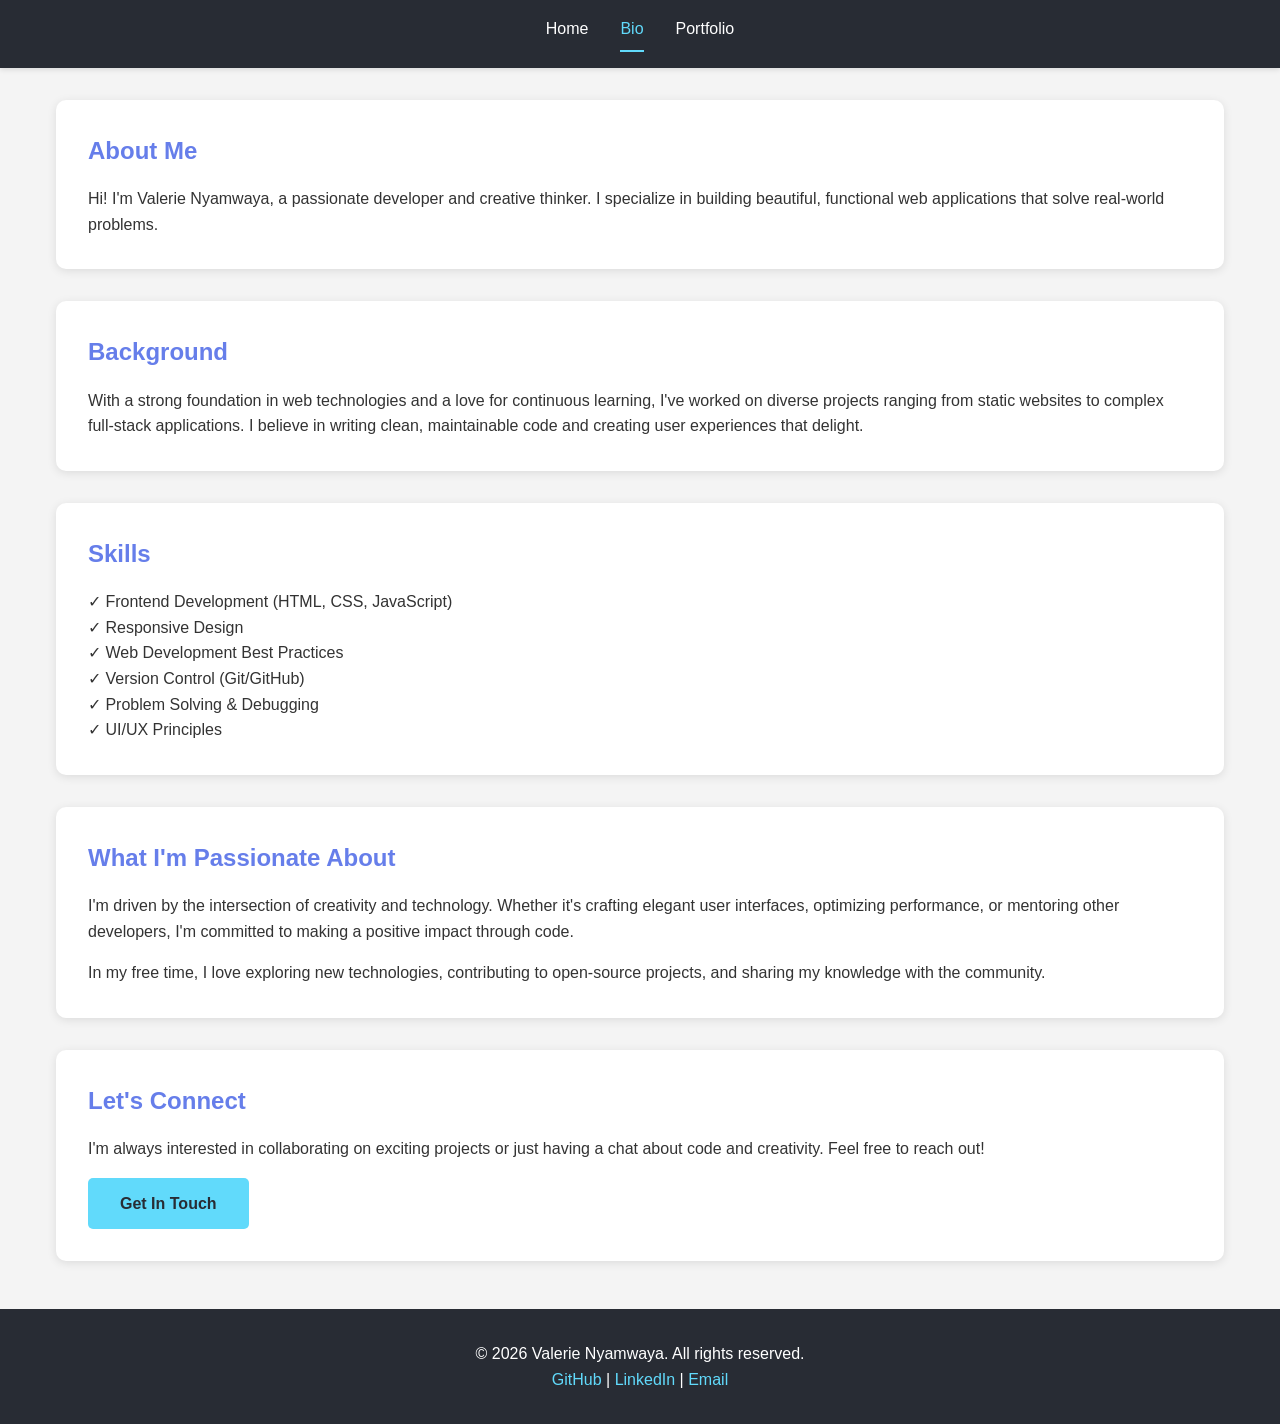
==== bio.html @ 95893f5d "Create bio page" ====
<!DOCTYPE html>
<html lang="en">
<head>
  <meta charset="UTF-8">
  <meta name="viewport" content="width=device-width, initial-scale=1.0">
  <title>Valerie Nyamwaya - Bio</title>
  <link rel="stylesheet" href="css/style.css">
</head>
<body>
  <header>
    <nav>
      <a href="index.html">Home</a>
      <a href="bio.html" class="active">Bio</a>
      <a href="portfolio.html">Portfolio</a>
    </nav>
  </header>

  <main>
    <section class="bio-section">
      <h2>About Me</h2>
      <p>
        Hi! I'm Valerie Nyamwaya, a passionate developer and creative thinker. I specialize in building beautiful, 
        functional web applications that solve real-world problems.
      </p>
    </section>

    <section class="bio-section">
      <h2>Background</h2>
      <p>
        With a strong foundation in web technologies and a love for continuous learning, I've worked on diverse projects 
        ranging from static websites to complex full-stack applications. I believe in writing clean, maintainable code and 
        creating user experiences that delight.
      </p>
    </section>

    <section class="bio-section">
      <h2>Skills</h2>
      <ul style="list-style: none; padding: 0;">
        <li>✓ Frontend Development (HTML, CSS, JavaScript)</li>
        <li>✓ Responsive Design</li>
        <li>✓ Web Development Best Practices</li>
        <li>✓ Version Control (Git/GitHub)</li>
        <li>✓ Problem Solving & Debugging</li>
        <li>✓ UI/UX Principles</li>
      </ul>
    </section>

    <section class="bio-section">
      <h2>What I'm Passionate About</h2>
      <p>
        I'm driven by the intersection of creativity and technology. Whether it's crafting elegant user interfaces, 
        optimizing performance, or mentoring other developers, I'm committed to making a positive impact through code.
      </p>
      <p style="margin-top: 1rem;">
        In my free time, I love exploring new technologies, contributing to open-source projects, and sharing my knowledge 
        with the community.
      </p>
    </section>

    <section class="bio-section">
      <h2>Let's Connect</h2>
      <p>
        I'm always interested in collaborating on exciting projects or just having a chat about code and creativity. 
        Feel free to reach out!
      </p>
      <p style="margin-top: 1rem;">
        <a href="mailto:your.email@example.com" class="cta-button">Get In Touch</a>
      </p>
    </section>
  </main>

  <footer>
    <p>&copy; 2026 Valerie Nyamwaya. All rights reserved.</p>
    <p>
      <a href="https://github.com/valerienyamwaya">GitHub</a> | 
      <a href="https://linkedin.com">LinkedIn</a> | 
      <a href="mailto:your.email@example.com">Email</a>
    </p>
  </footer>

  <script>
    // Set active nav link based on current page
    document.querySelectorAll('nav a').forEach(link => {
      if (link.href === window.location.href) {
        link.classList.add('active');
      }
    });
  </script>
</body>
</html>
---- css/style.css ----
/* General Styles */
* {
  margin: 0;
  padding: 0;
  box-sizing: border-box;
}

body {
  font-family: 'Segoe UI', Tahoma, Geneva, Verdana, sans-serif;
  line-height: 1.6;
  color: #333;
  background-color: #f4f4f4;
}

/* Header & Navigation */
header {
  background-color: #282c34;
  color: white;
  padding: 1rem 0;
  position: sticky;
  top: 0;
  box-shadow: 0 2px 5px rgba(0, 0, 0, 0.1);
}

nav {
  display: flex;
  justify-content: center;
  gap: 2rem;
  max-width: 1200px;
  margin: 0 auto;
  padding: 0 1rem;
}

nav a {
  color: white;
  text-decoration: none;
  font-weight: 500;
  transition: color 0.3s;
}

nav a:hover {
  color: #61dafb;
}

nav a.active {
  color: #61dafb;
  border-bottom: 2px solid #61dafb;
  padding-bottom: 0.5rem;
}

/* Main Content */
main {
  max-width: 1200px;
  margin: 2rem auto;
  padding: 0 1rem;
}

/* Home Page */
.hero {
  text-align: center;
  padding: 3rem 1rem;
  background: linear-gradient(135deg, #667eea 0%, #764ba2 100%);
  color: white;
  border-radius: 10px;
  margin-bottom: 2rem;
}

.hero h1 {
  font-size: 3rem;
  margin-bottom: 1rem;
}

.hero p {
  font-size: 1.2rem;
  margin-bottom: 2rem;
}

.cta-button {
  display: inline-block;
  background-color: #61dafb;
  color: #282c34;
  padding: 0.8rem 2rem;
  text-decoration: none;
  border-radius: 5px;
  font-weight: bold;
  transition: background-color 0.3s;
}

.cta-button:hover {
  background-color: #4a9db9;
}

/* Bio Page */
.bio-section {
  background: white;
  padding: 2rem;
  border-radius: 10px;
  margin-bottom: 2rem;
  box-shadow: 0 2px 10px rgba(0, 0, 0, 0.1);
}

.bio-section h2 {
  color: #667eea;
  margin-bottom: 1rem;
}

/* Portfolio Page */
.portfolio-grid {
  display: grid;
  grid-template-columns: repeat(auto-fit, minmax(300px, 1fr));
  gap: 2rem;
  margin-top: 2rem;
}

.portfolio-item {
  background: white;
  border-radius: 10px;
  overflow: hidden;
  box-shadow: 0 2px 10px rgba(0, 0, 0, 0.1);
  transition: transform 0.3s, box-shadow 0.3s;
}

.portfolio-item:hover {
  transform: translateY(-5px);
  box-shadow: 0 5px 20px rgba(0, 0, 0, 0.15);
}

.portfolio-item-image {
  width: 100%;
  height: 200px;
  background: linear-gradient(135deg, #667eea 0%, #764ba2 100%);
  display: flex;
  align-items: center;
  justify-content: center;
  color: white;
  font-size: 1.2rem;
}

.portfolio-item-content {
  padding: 1.5rem;
}

.portfolio-item h3 {
  color: #667eea;
  margin-bottom: 0.5rem;
}

.portfolio-item p {
  color: #666;
  margin-bottom: 1rem;
}

.portfolio-link {
  display: inline-block;
  color: #667eea;
  text-decoration: none;
  font-weight: bold;
  transition: color 0.3s;
}

.portfolio-link:hover {
  color: #764ba2;
}

/* Footer */
footer {
  background-color: #282c34;
  color: white;
  text-align: center;
  padding: 2rem 1rem;
  margin-top: 3rem;
}

footer a {
  color: #61dafb;
  text-decoration: none;
}

footer a:hover {
  text-decoration: underline;
}

/* Responsive Design */
@media (max-width: 768px) {
  nav {
    flex-direction: column;
    gap: 1rem;
    align-items: center;
  }

  .hero h1 {
    font-size: 2rem;
  }

  .portfolio-grid {
    grid-template-columns: 1fr;
  }
}
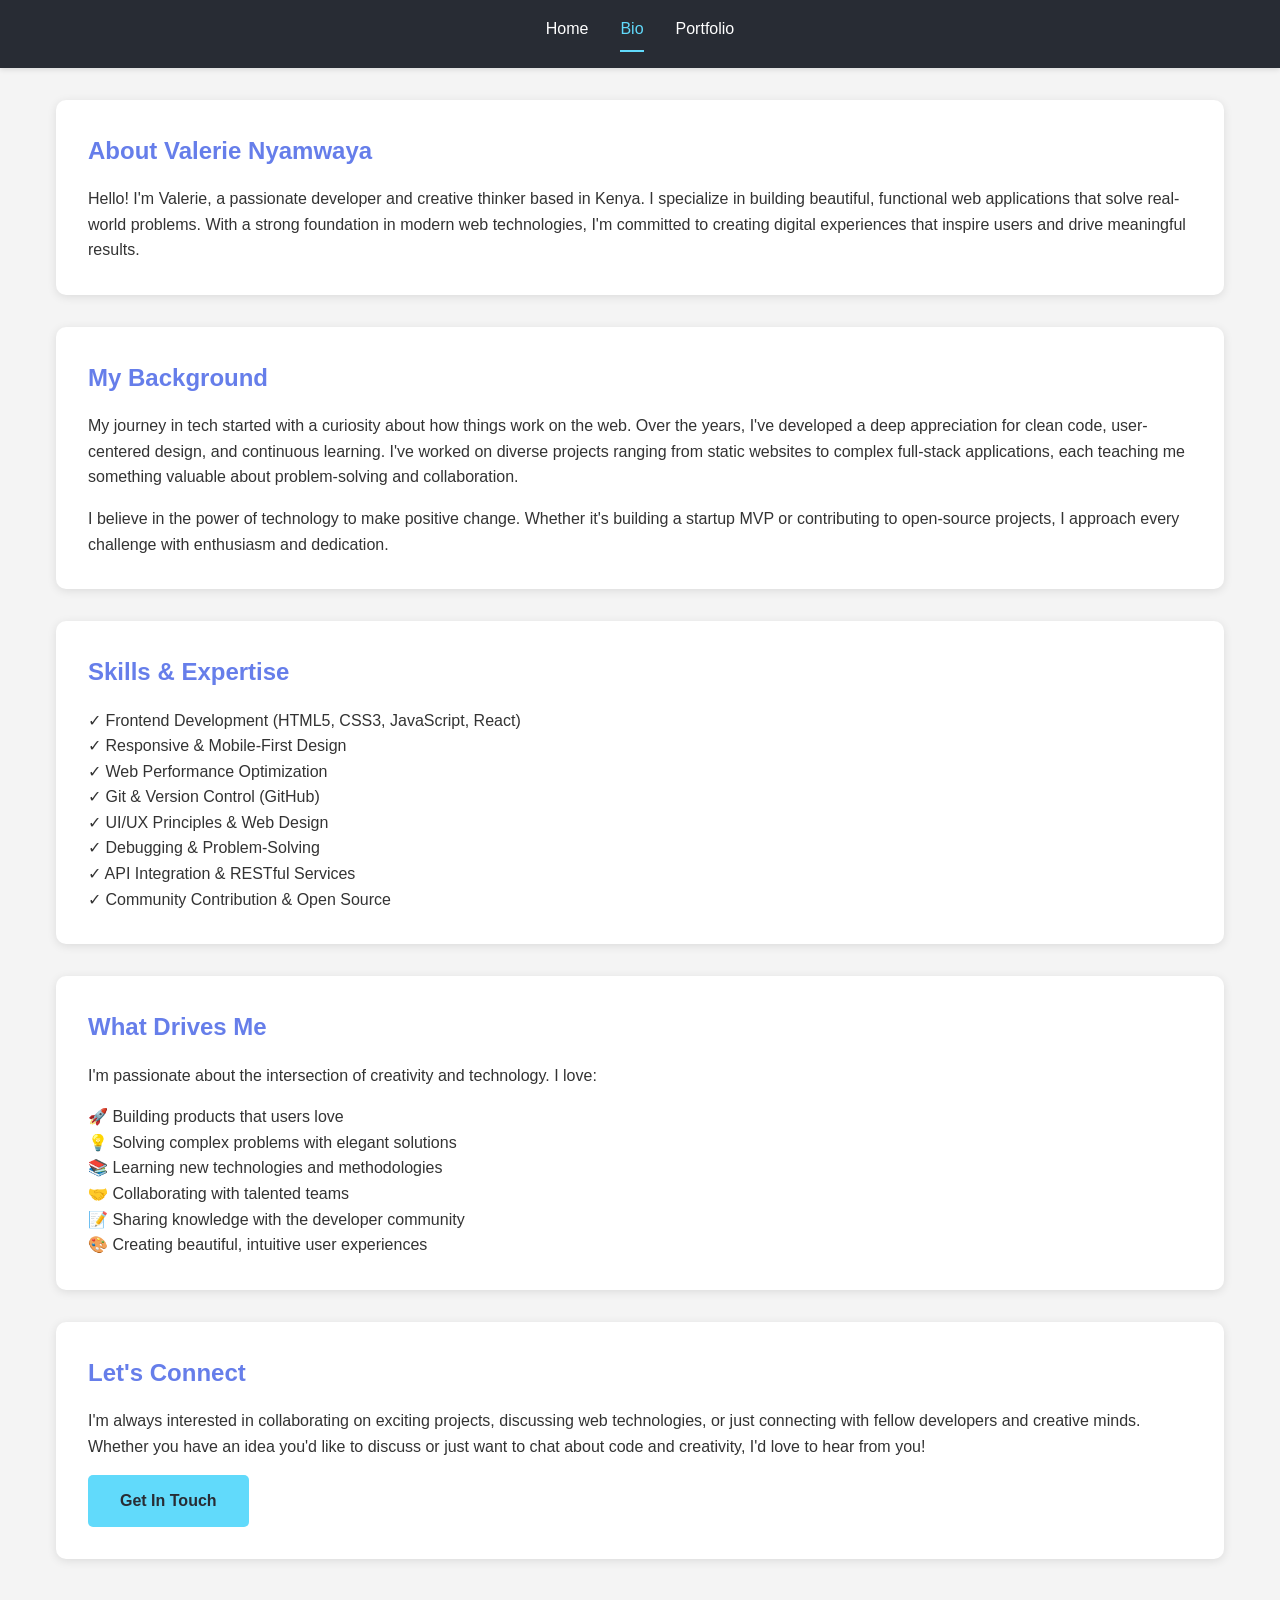
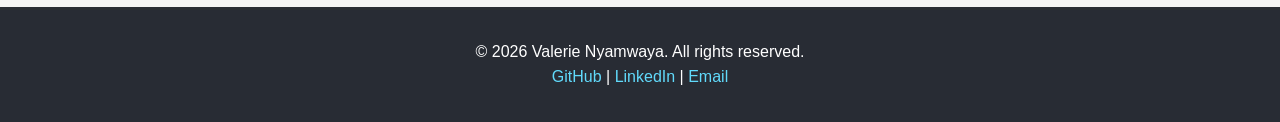
==== commit 9a9eae29: "Customize bio page with personal information" ====
--- a/bio.html
+++ b/bio.html
@@ -17,54 +17,66 @@
 
   <main>
     <section class="bio-section">
-      <h2>About Me</h2>
+      <h2>About Valerie Nyamwaya</h2>
       <p>
-        Hi! I'm Valerie Nyamwaya, a passionate developer and creative thinker. I specialize in building beautiful, 
-        functional web applications that solve real-world problems.
+        Hello! I'm Valerie, a passionate developer and creative thinker based in Kenya. I specialize in building beautiful, 
+        functional web applications that solve real-world problems. With a strong foundation in modern web technologies, 
+        I'm committed to creating digital experiences that inspire users and drive meaningful results.
       </p>
     </section>
 
     <section class="bio-section">
-      <h2>Background</h2>
+      <h2>My Background</h2>
       <p>
-        With a strong foundation in web technologies and a love for continuous learning, I've worked on diverse projects 
-        ranging from static websites to complex full-stack applications. I believe in writing clean, maintainable code and 
-        creating user experiences that delight.
+        My journey in tech started with a curiosity about how things work on the web. Over the years, I've developed a deep 
+        appreciation for clean code, user-centered design, and continuous learning. I've worked on diverse projects ranging 
+        from static websites to complex full-stack applications, each teaching me something valuable about problem-solving 
+        and collaboration.
+      </p>
+      <p style="margin-top: 1rem;">
+        I believe in the power of technology to make positive change. Whether it's building a startup MVP or contributing 
+        to open-source projects, I approach every challenge with enthusiasm and dedication.
       </p>
     </section>
 
     <section class="bio-section">
-      <h2>Skills</h2>
+      <h2>Skills & Expertise</h2>
       <ul style="list-style: none; padding: 0;">
-        <li>✓ Frontend Development (HTML, CSS, JavaScript)</li>
-        <li>✓ Responsive Design</li>
-        <li>✓ Web Development Best Practices</li>
-        <li>✓ Version Control (Git/GitHub)</li>
-        <li>✓ Problem Solving & Debugging</li>
-        <li>✓ UI/UX Principles</li>
+        <li>✓ Frontend Development (HTML5, CSS3, JavaScript, React)</li>
+        <li>✓ Responsive & Mobile-First Design</li>
+        <li>✓ Web Performance Optimization</li>
+        <li>✓ Git & Version Control (GitHub)</li>
+        <li>✓ UI/UX Principles & Web Design</li>
+        <li>✓ Debugging & Problem-Solving</li>
+        <li>✓ API Integration & RESTful Services</li>
+        <li>✓ Community Contribution & Open Source</li>
       </ul>
     </section>
 
     <section class="bio-section">
-      <h2>What I'm Passionate About</h2>
+      <h2>What Drives Me</h2>
       <p>
-        I'm driven by the intersection of creativity and technology. Whether it's crafting elegant user interfaces, 
-        optimizing performance, or mentoring other developers, I'm committed to making a positive impact through code.
+        I'm passionate about the intersection of creativity and technology. I love:
       </p>
-      <p style="margin-top: 1rem;">
-        In my free time, I love exploring new technologies, contributing to open-source projects, and sharing my knowledge 
-        with the community.
-      </p>
+      <ul style="list-style: none; padding: 0; margin-top: 1rem;">
+        <li>🚀 Building products that users love</li>
+        <li>💡 Solving complex problems with elegant solutions</li>
+        <li>📚 Learning new technologies and methodologies</li>
+        <li>🤝 Collaborating with talented teams</li>
+        <li>📝 Sharing knowledge with the developer community</li>
+        <li>🎨 Creating beautiful, intuitive user experiences</li>
+      </ul>
     </section>
 
     <section class="bio-section">
       <h2>Let's Connect</h2>
       <p>
-        I'm always interested in collaborating on exciting projects or just having a chat about code and creativity. 
-        Feel free to reach out!
+        I'm always interested in collaborating on exciting projects, discussing web technologies, or just connecting with 
+        fellow developers and creative minds. Whether you have an idea you'd like to discuss or just want to chat about code 
+        and creativity, I'd love to hear from you!
       </p>
       <p style="margin-top: 1rem;">
-        <a href="mailto:your.email@example.com" class="cta-button">Get In Touch</a>
+        <a href="mailto:vala.achie@gmail.com" class="cta-button">Get In Touch</a>
       </p>
     </section>
   </main>
@@ -72,9 +84,9 @@
   <footer>
     <p>&copy; 2026 Valerie Nyamwaya. All rights reserved.</p>
     <p>
-      <a href="https://github.com/valerienyamwaya">GitHub</a> | 
-      <a href="https://linkedin.com">LinkedIn</a> | 
-      <a href="mailto:your.email@example.com">Email</a>
+      <a href="https://github.com/valerienyamwaya" target="_blank">GitHub</a> | 
+      <a href="https://linkedin.com/in/valerienyamwaya" target="_blank">LinkedIn</a> | 
+      <a href="mailto:vala.achie@gmail.com">Email</a>
     </p>
   </footer>
 
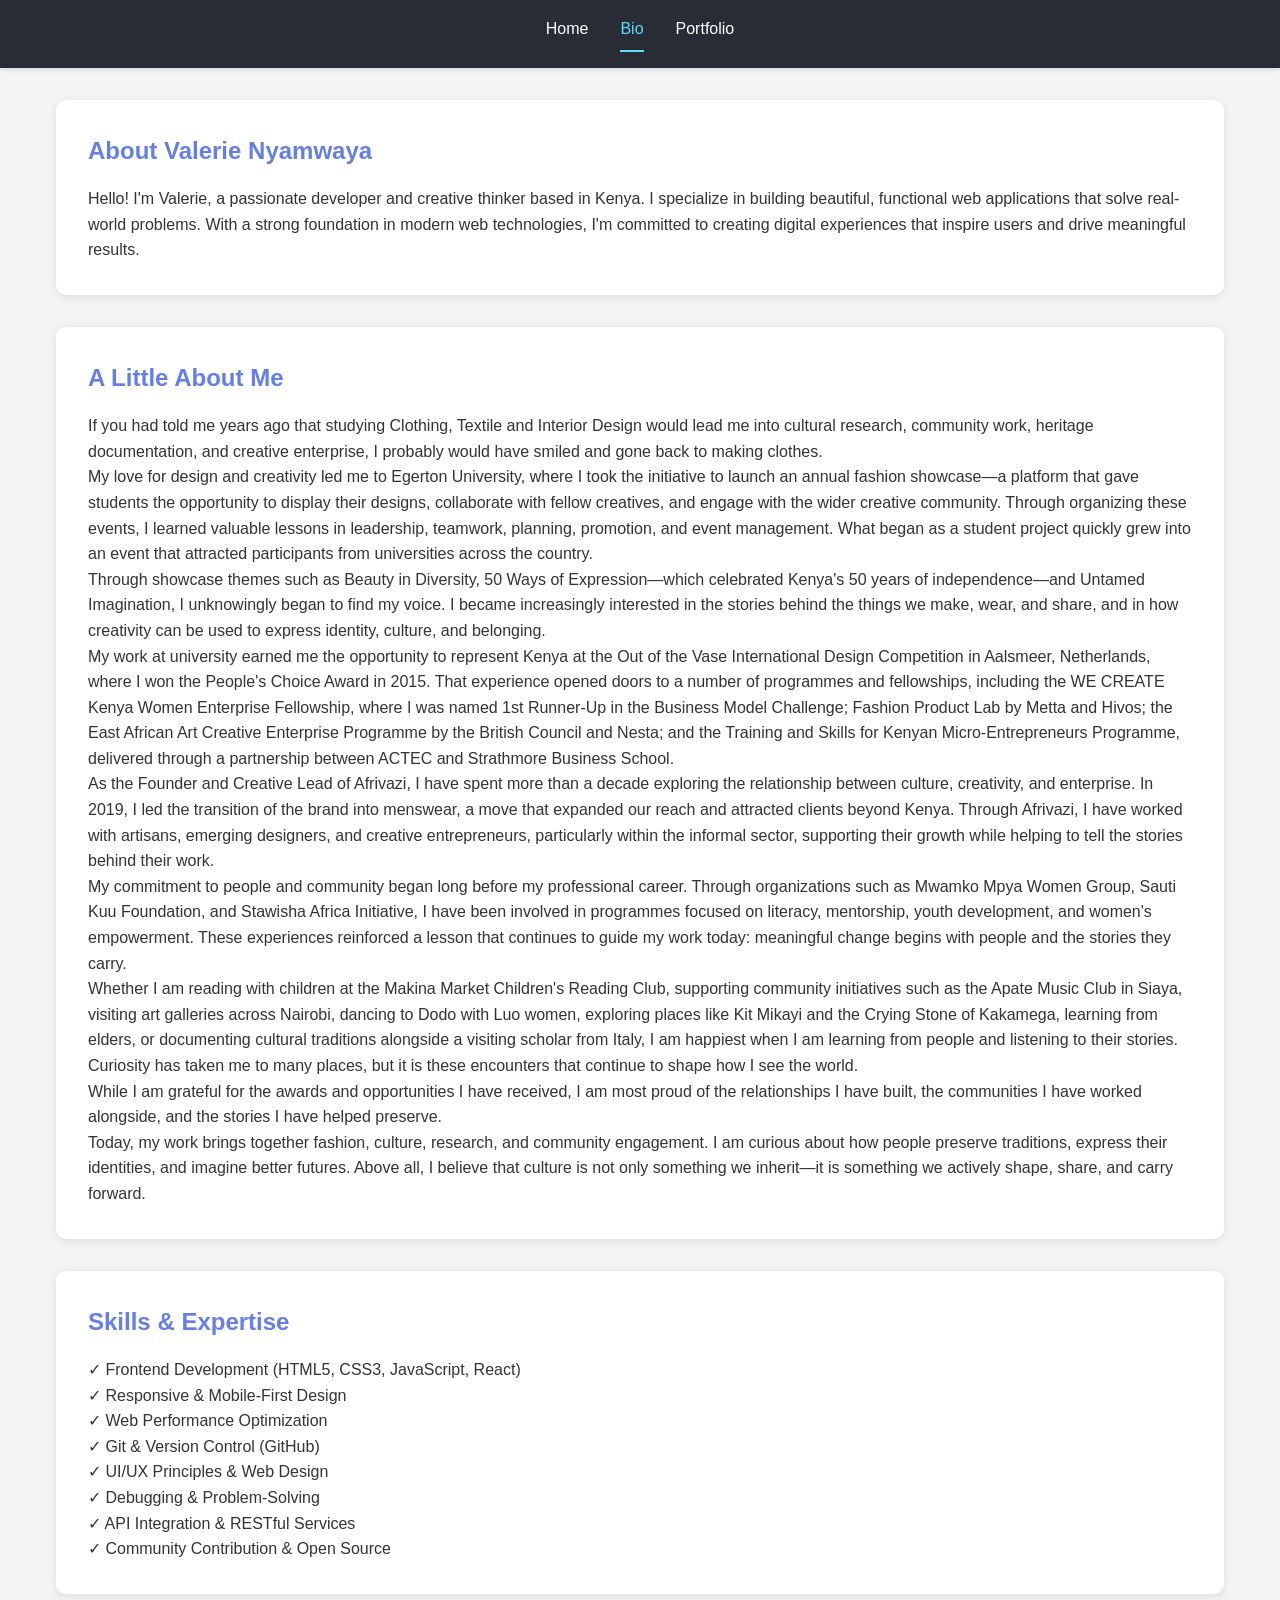
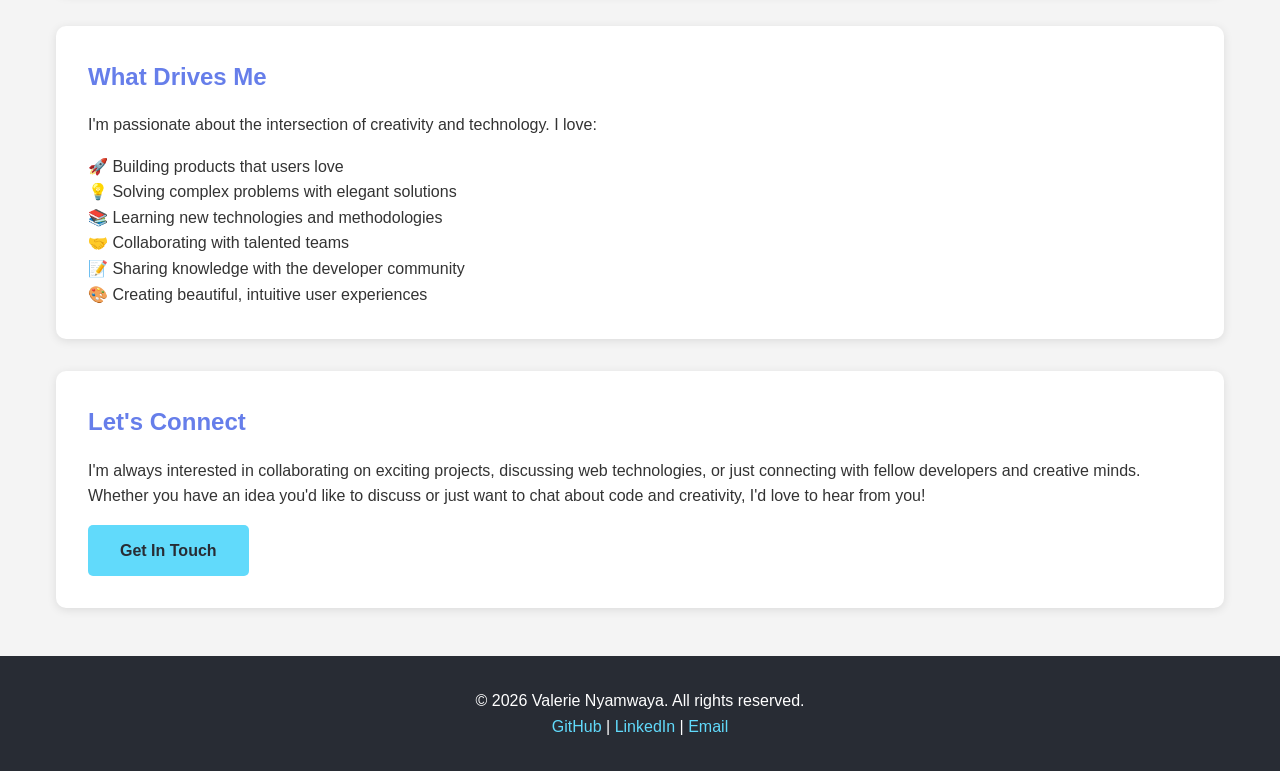
==== commit 3a589c4c: "Update background section with extended bio" ====
--- a/bio.html
+++ b/bio.html
@@ -26,16 +26,41 @@
     </section>
 
     <section class="bio-section">
-      <h2>My Background</h2>
+      <h2>A Little About Me</h2>
       <p>
-        My journey in tech started with a curiosity about how things work on the web. Over the years, I've developed a deep 
-        appreciation for clean code, user-centered design, and continuous learning. I've worked on diverse projects ranging 
-        from static websites to complex full-stack applications, each teaching me something valuable about problem-solving 
-        and collaboration.
+        If you had told me years ago that studying Clothing, Textile and Interior Design would lead me into cultural research, community work, heritage documentation, and creative enterprise, I probably would have smiled and gone back to making clothes.
       </p>
-      <p style="margin-top: 1rem;">
-        I believe in the power of technology to make positive change. Whether it's building a startup MVP or contributing 
-        to open-source projects, I approach every challenge with enthusiasm and dedication.
+
+      <p>
+        My love for design and creativity led me to Egerton University, where I took the initiative to launch an annual fashion showcase—a platform that gave students the opportunity to display their designs, collaborate with fellow creatives, and engage with the wider creative community. Through organizing these events, I learned valuable lessons in leadership, teamwork, planning, promotion, and event management. What began as a student project quickly grew into an event that attracted participants from universities across the country.
+      </p>
+
+      <p>
+        Through showcase themes such as Beauty in Diversity, 50 Ways of Expression—which celebrated Kenya's 50 years of independence—and Untamed Imagination, I unknowingly began to find my voice. I became increasingly interested in the stories behind the things we make, wear, and share, and in how creativity can be used to express identity, culture, and belonging.
+      </p>
+
+      <p>
+        My work at university earned me the opportunity to represent Kenya at the Out of the Vase International Design Competition in Aalsmeer, Netherlands, where I won the People's Choice Award in 2015. That experience opened doors to a number of programmes and fellowships, including the WE CREATE Kenya Women Enterprise Fellowship, where I was named 1st Runner-Up in the Business Model Challenge; Fashion Product Lab by Metta and Hivos; the East African Art Creative Enterprise Programme by the British Council and Nesta; and the Training and Skills for Kenyan Micro-Entrepreneurs Programme, delivered through a partnership between ACTEC and Strathmore Business School.
+      </p>
+
+      <p>
+        As the Founder and Creative Lead of Afrivazi, I have spent more than a decade exploring the relationship between culture, creativity, and enterprise. In 2019, I led the transition of the brand into menswear, a move that expanded our reach and attracted clients beyond Kenya. Through Afrivazi, I have worked with artisans, emerging designers, and creative entrepreneurs, particularly within the informal sector, supporting their growth while helping to tell the stories behind their work.
+      </p>
+
+      <p>
+        My commitment to people and community began long before my professional career. Through organizations such as Mwamko Mpya Women Group, Sauti Kuu Foundation, and Stawisha Africa Initiative, I have been involved in programmes focused on literacy, mentorship, youth development, and women's empowerment. These experiences reinforced a lesson that continues to guide my work today: meaningful change begins with people and the stories they carry.
+      </p>
+
+      <p>
+        Whether I am reading with children at the Makina Market Children's Reading Club, supporting community initiatives such as the Apate Music Club in Siaya, visiting art galleries across Nairobi, dancing to Dodo with Luo women, exploring places like Kit Mikayi and the Crying Stone of Kakamega, learning from elders, or documenting cultural traditions alongside a visiting scholar from Italy, I am happiest when I am learning from people and listening to their stories. Curiosity has taken me to many places, but it is these encounters that continue to shape how I see the world.
+      </p>
+
+      <p>
+        While I am grateful for the awards and opportunities I have received, I am most proud of the relationships I have built, the communities I have worked alongside, and the stories I have helped preserve.
+      </p>
+
+      <p>
+        Today, my work brings together fashion, culture, research, and community engagement. I am curious about how people preserve traditions, express their identities, and imagine better futures. Above all, I believe that culture is not only something we inherit—it is something we actively shape, share, and carry forward.
       </p>
     </section>
 
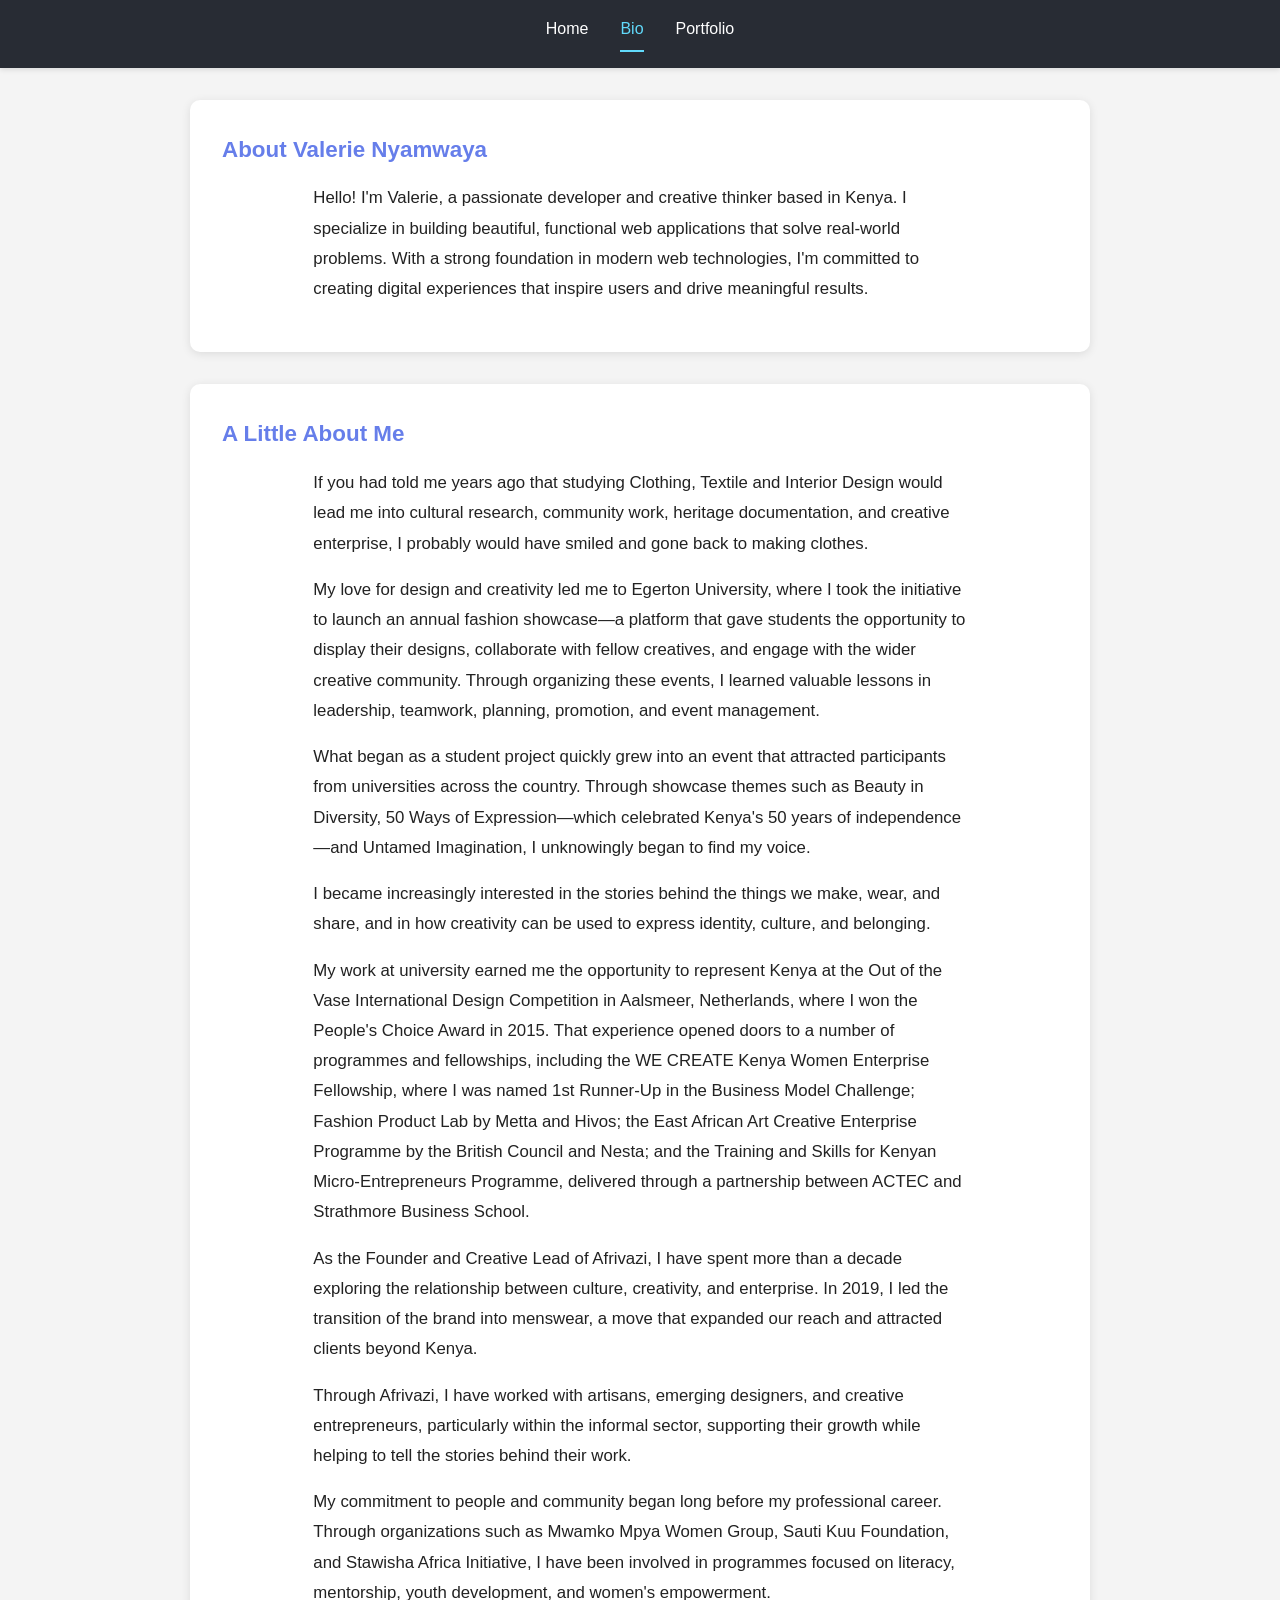
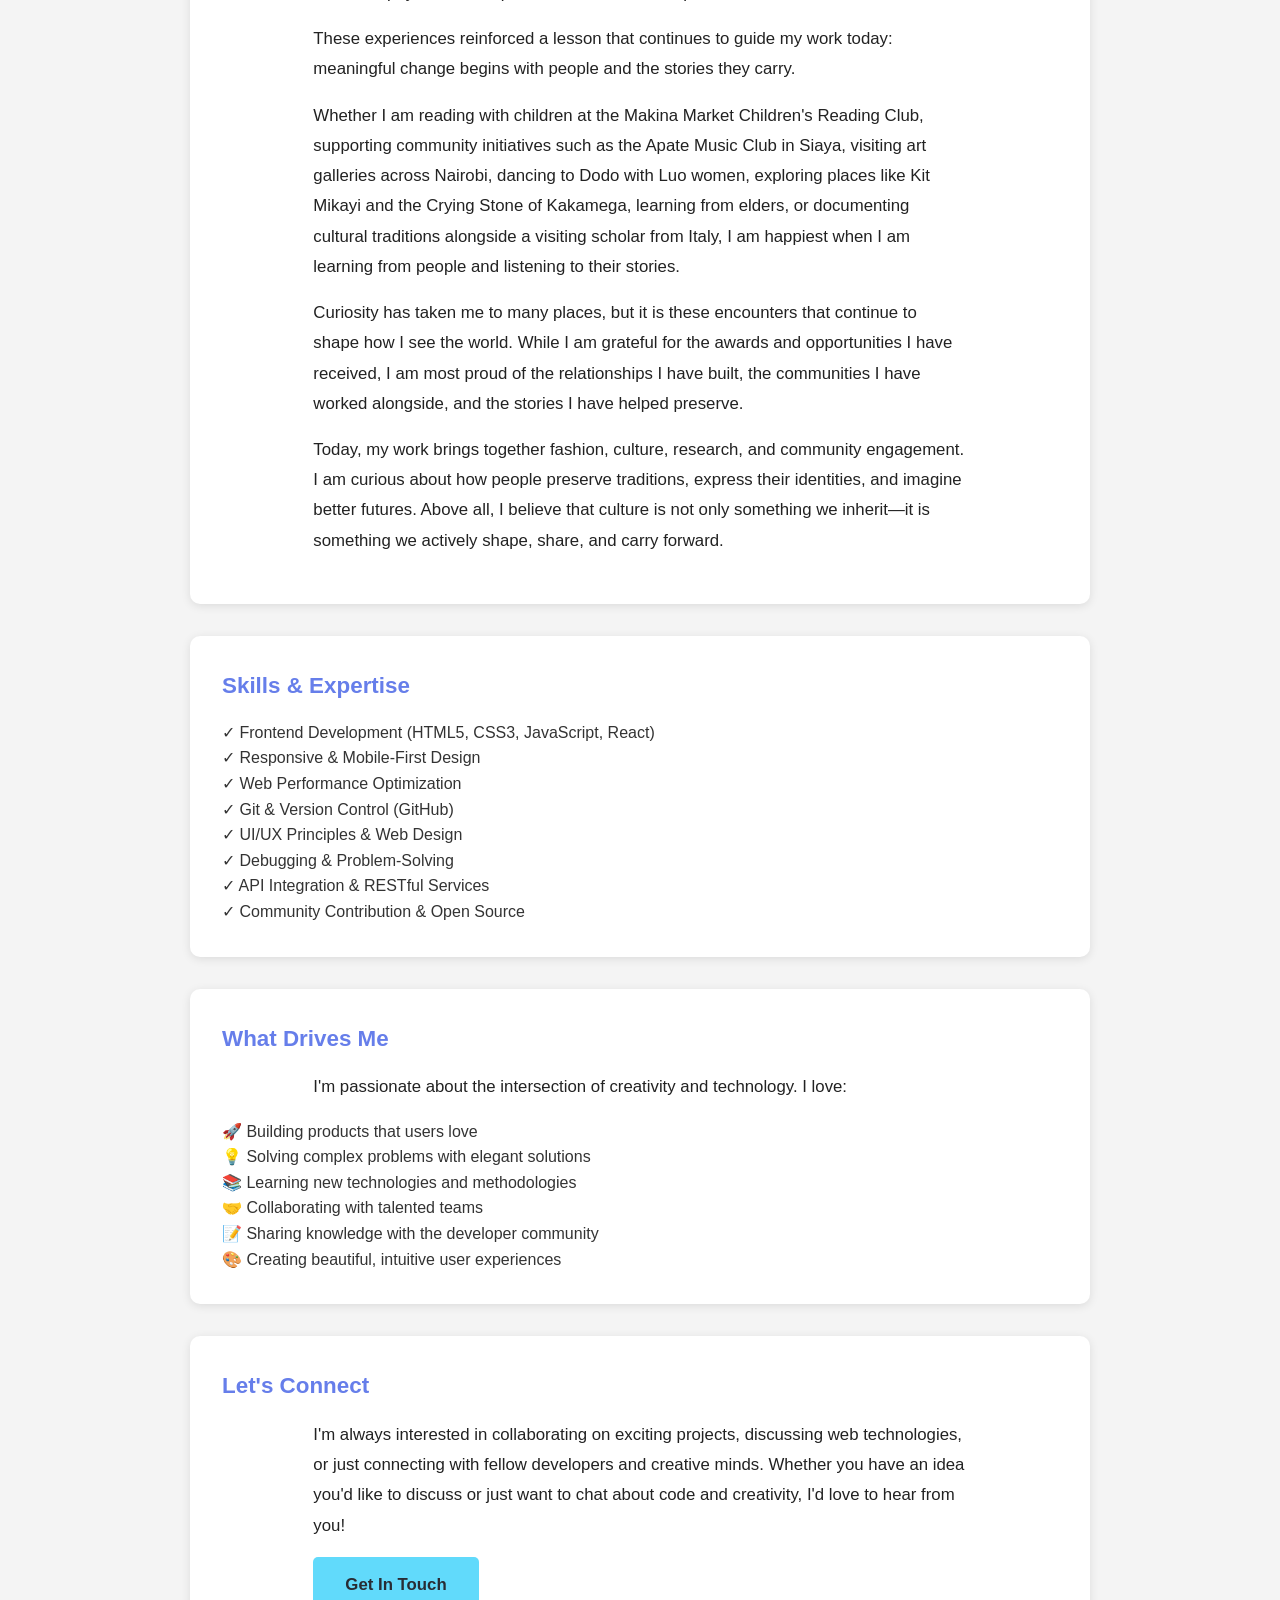
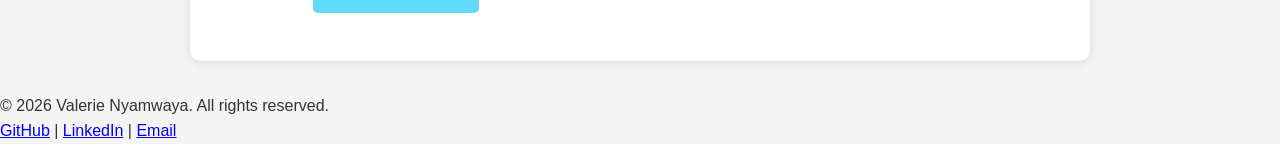
==== commit bcb48e01: "Add about anchor, split bio paragraphs, and improve bio reading comfort" ====
--- a/bio.html
+++ b/bio.html
@@ -19,24 +19,28 @@
     <section class="bio-section">
       <h2>About Valerie Nyamwaya</h2>
       <p>
-        Hello! I'm Valerie, a passionate developer and creative thinker based in Kenya. I specialize in building beautiful, 
-        functional web applications that solve real-world problems. With a strong foundation in modern web technologies, 
+        Hello! I'm Valerie, a passionate developer and creative thinker based in Kenya. I specialize in building beautiful,
+        functional web applications that solve real-world problems. With a strong foundation in modern web technologies,
         I'm committed to creating digital experiences that inspire users and drive meaningful results.
       </p>
     </section>
 
-    <section class="bio-section">
+    <section id="about" class="bio-section">
       <h2>A Little About Me</h2>
       <p>
         If you had told me years ago that studying Clothing, Textile and Interior Design would lead me into cultural research, community work, heritage documentation, and creative enterprise, I probably would have smiled and gone back to making clothes.
       </p>
 
       <p>
-        My love for design and creativity led me to Egerton University, where I took the initiative to launch an annual fashion showcase—a platform that gave students the opportunity to display their designs, collaborate with fellow creatives, and engage with the wider creative community. Through organizing these events, I learned valuable lessons in leadership, teamwork, planning, promotion, and event management. What began as a student project quickly grew into an event that attracted participants from universities across the country.
+        My love for design and creativity led me to Egerton University, where I took the initiative to launch an annual fashion showcase—a platform that gave students the opportunity to display their designs, collaborate with fellow creatives, and engage with the wider creative community. Through organizing these events, I learned valuable lessons in leadership, teamwork, planning, promotion, and event management.
       </p>
 
       <p>
-        Through showcase themes such as Beauty in Diversity, 50 Ways of Expression—which celebrated Kenya's 50 years of independence—and Untamed Imagination, I unknowingly began to find my voice. I became increasingly interested in the stories behind the things we make, wear, and share, and in how creativity can be used to express identity, culture, and belonging.
+        What began as a student project quickly grew into an event that attracted participants from universities across the country. Through showcase themes such as Beauty in Diversity, 50 Ways of Expression—which celebrated Kenya's 50 years of independence—and Untamed Imagination, I unknowingly began to find my voice.
+      </p>
+
+      <p>
+        I became increasingly interested in the stories behind the things we make, wear, and share, and in how creativity can be used to express identity, culture, and belonging.
       </p>
 
       <p>
@@ -44,19 +48,27 @@
       </p>
 
       <p>
-        As the Founder and Creative Lead of Afrivazi, I have spent more than a decade exploring the relationship between culture, creativity, and enterprise. In 2019, I led the transition of the brand into menswear, a move that expanded our reach and attracted clients beyond Kenya. Through Afrivazi, I have worked with artisans, emerging designers, and creative entrepreneurs, particularly within the informal sector, supporting their growth while helping to tell the stories behind their work.
+        As the Founder and Creative Lead of Afrivazi, I have spent more than a decade exploring the relationship between culture, creativity, and enterprise. In 2019, I led the transition of the brand into menswear, a move that expanded our reach and attracted clients beyond Kenya.
       </p>
 
       <p>
-        My commitment to people and community began long before my professional career. Through organizations such as Mwamko Mpya Women Group, Sauti Kuu Foundation, and Stawisha Africa Initiative, I have been involved in programmes focused on literacy, mentorship, youth development, and women's empowerment. These experiences reinforced a lesson that continues to guide my work today: meaningful change begins with people and the stories they carry.
+        Through Afrivazi, I have worked with artisans, emerging designers, and creative entrepreneurs, particularly within the informal sector, supporting their growth while helping to tell the stories behind their work.
       </p>
 
       <p>
-        Whether I am reading with children at the Makina Market Children's Reading Club, supporting community initiatives such as the Apate Music Club in Siaya, visiting art galleries across Nairobi, dancing to Dodo with Luo women, exploring places like Kit Mikayi and the Crying Stone of Kakamega, learning from elders, or documenting cultural traditions alongside a visiting scholar from Italy, I am happiest when I am learning from people and listening to their stories. Curiosity has taken me to many places, but it is these encounters that continue to shape how I see the world.
+        My commitment to people and community began long before my professional career. Through organizations such as Mwamko Mpya Women Group, Sauti Kuu Foundation, and Stawisha Africa Initiative, I have been involved in programmes focused on literacy, mentorship, youth development, and women's empowerment.
       </p>
 
       <p>
-        While I am grateful for the awards and opportunities I have received, I am most proud of the relationships I have built, the communities I have worked alongside, and the stories I have helped preserve.
+        These experiences reinforced a lesson that continues to guide my work today: meaningful change begins with people and the stories they carry.
+      </p>
+
+      <p>
+        Whether I am reading with children at the Makina Market Children's Reading Club, supporting community initiatives such as the Apate Music Club in Siaya, visiting art galleries across Nairobi, dancing to Dodo with Luo women, exploring places like Kit Mikayi and the Crying Stone of Kakamega, learning from elders, or documenting cultural traditions alongside a visiting scholar from Italy, I am happiest when I am learning from people and listening to their stories.
+      </p>
+
+      <p>
+        Curiosity has taken me to many places, but it is these encounters that continue to shape how I see the world. While I am grateful for the awards and opportunities I have received, I am most proud of the relationships I have built, the communities I have worked alongside, and the stories I have helped preserve.
       </p>
 
       <p>
--- a/css/style.css
+++ b/css/style.css
@@ -10,6 +10,7 @@
   line-height: 1.6;
   color: #333;
   background-color: #f4f4f4;
+  font-size: 16px;
 }
 
 /* Header & Navigation */
@@ -97,11 +98,26 @@
   border-radius: 10px;
   margin-bottom: 2rem;
   box-shadow: 0 2px 10px rgba(0, 0, 0, 0.1);
+  max-width: 900px;
+  margin-left: auto;
+  margin-right: auto;
+}
+
+/* Improve reading comfort for bio text */
+.bio-section p {
+  line-height: 1.8;
+  font-size: 1.05rem;
+  margin-bottom: 1rem;
+  max-width: 70ch;
+  margin-left: auto;
+  margin-right: auto;
+  color: #222;
 }
 
 .bio-section h2 {
   color: #667eea;
   margin-bottom: 1rem;
+  font-size: 1.4rem;
 }
 
 /* Portfolio Page */
@@ -126,73 +142,18 @@
 }
 
 .portfolio-item-image {
-  width: 100%;
-  height: 200px;
-  background: linear-gradient(135deg, #667eea 0%, #764ba2 100%);
-  display: flex;
-  align-items: center;
-  justify-content: center;
-  color: white;
-  font-size: 1.2rem;
+  
 }
 
-.portfolio-item-content {
-  padding: 1.5rem;
+/* Responsive adjustments */
+@media (max-width:1200px) {
+  .hero h1 { font-size: 2.5rem; }
 }
 
-.portfolio-item h3 {
-  color: #667eea;
-  margin-bottom: 0.5rem;
+@media (max-width:640px){
+  main { margin: 1rem; }
+  .hero { padding: 2rem 1rem; }
+  .hero h1 { font-size: 1.8rem; }
+  .bio-section { padding: 1.25rem; }
+  .bio-section p { font-size: 1rem; line-height: 1.65; max-width: 100%; }
 }
-
-.portfolio-item p {
-  color: #666;
-  margin-bottom: 1rem;
-}
-
-.portfolio-link {
-  display: inline-block;
-  color: #667eea;
-  text-decoration: none;
-  font-weight: bold;
-  transition: color 0.3s;
-}
-
-.portfolio-link:hover {
-  color: #764ba2;
-}
-
-/* Footer */
-footer {
-  background-color: #282c34;
-  color: white;
-  text-align: center;
-  padding: 2rem 1rem;
-  margin-top: 3rem;
-}
-
-footer a {
-  color: #61dafb;
-  text-decoration: none;
-}
-
-footer a:hover {
-  text-decoration: underline;
-}
-
-/* Responsive Design */
-@media (max-width: 768px) {
-  nav {
-    flex-direction: column;
-    gap: 1rem;
-    align-items: center;
-  }
-
-  .hero h1 {
-    font-size: 2rem;
-  }
-
-  .portfolio-grid {
-    grid-template-columns: 1fr;
-  }
-}
